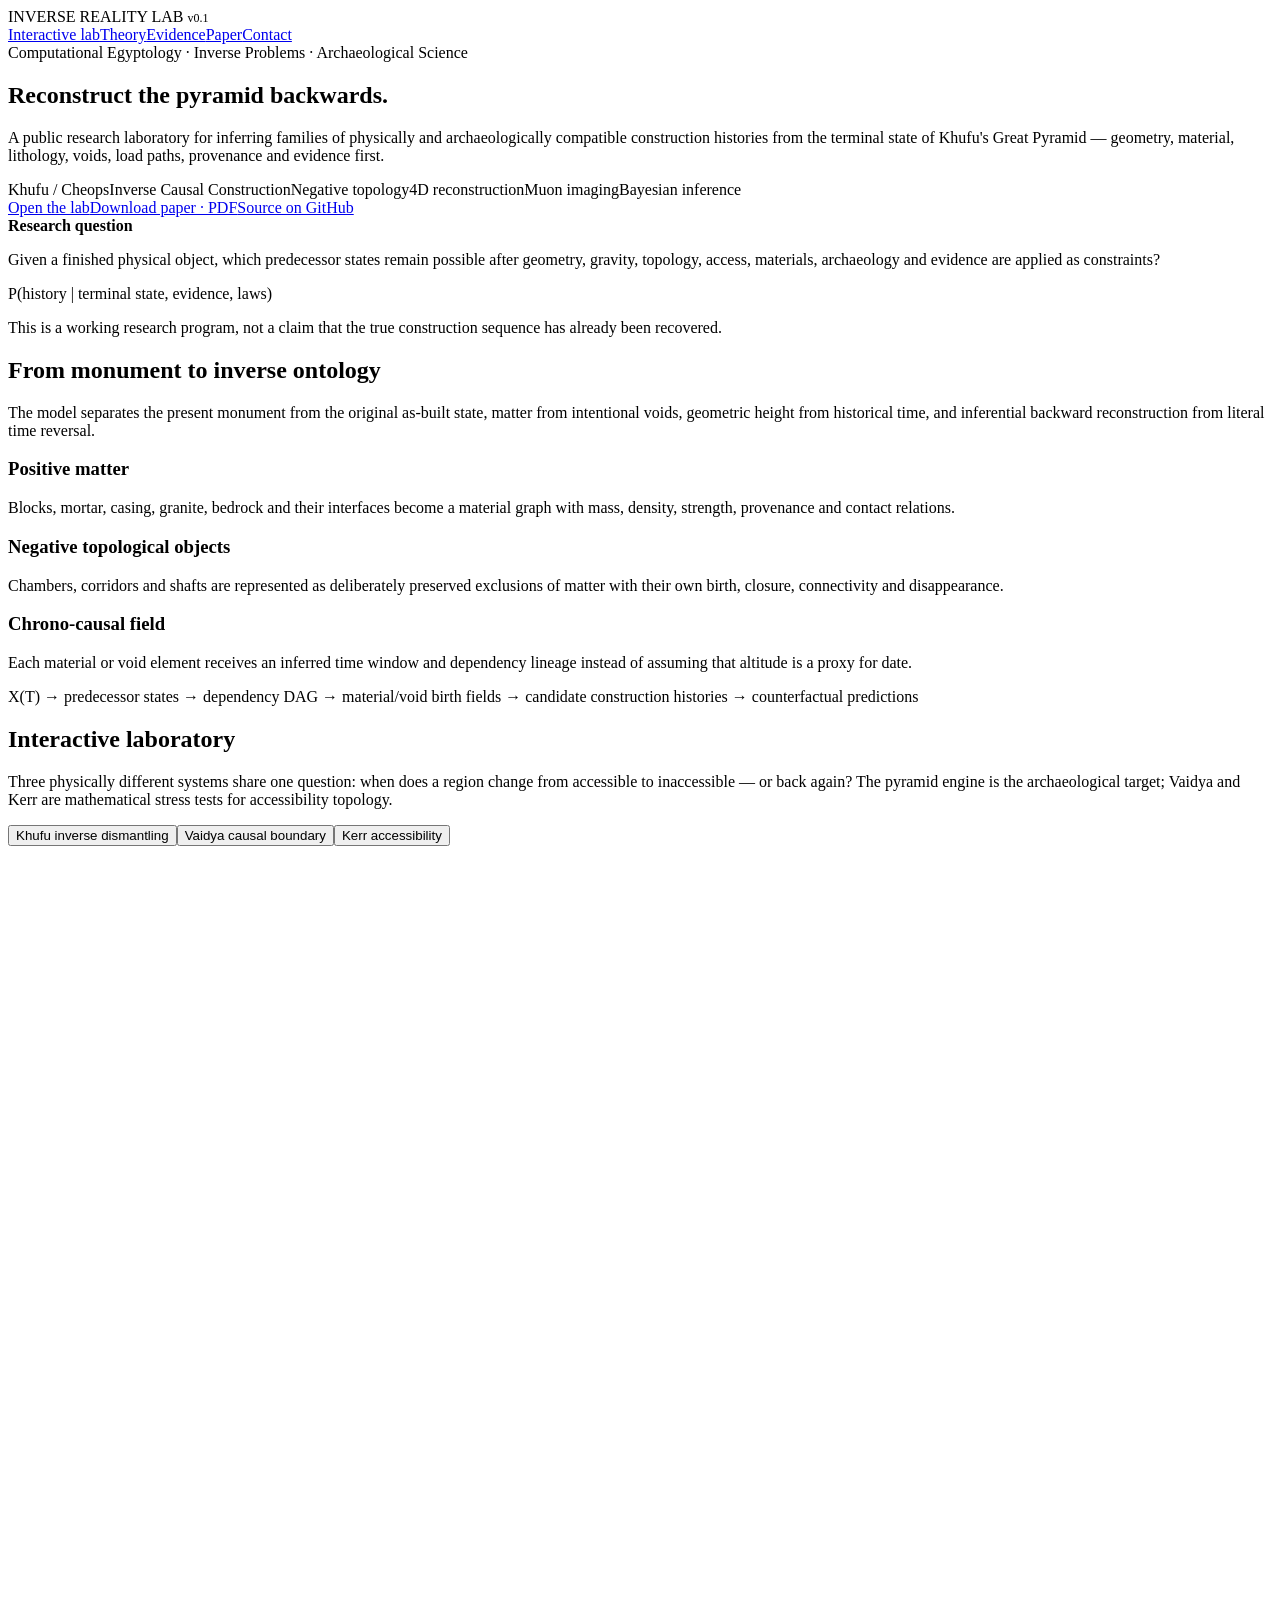
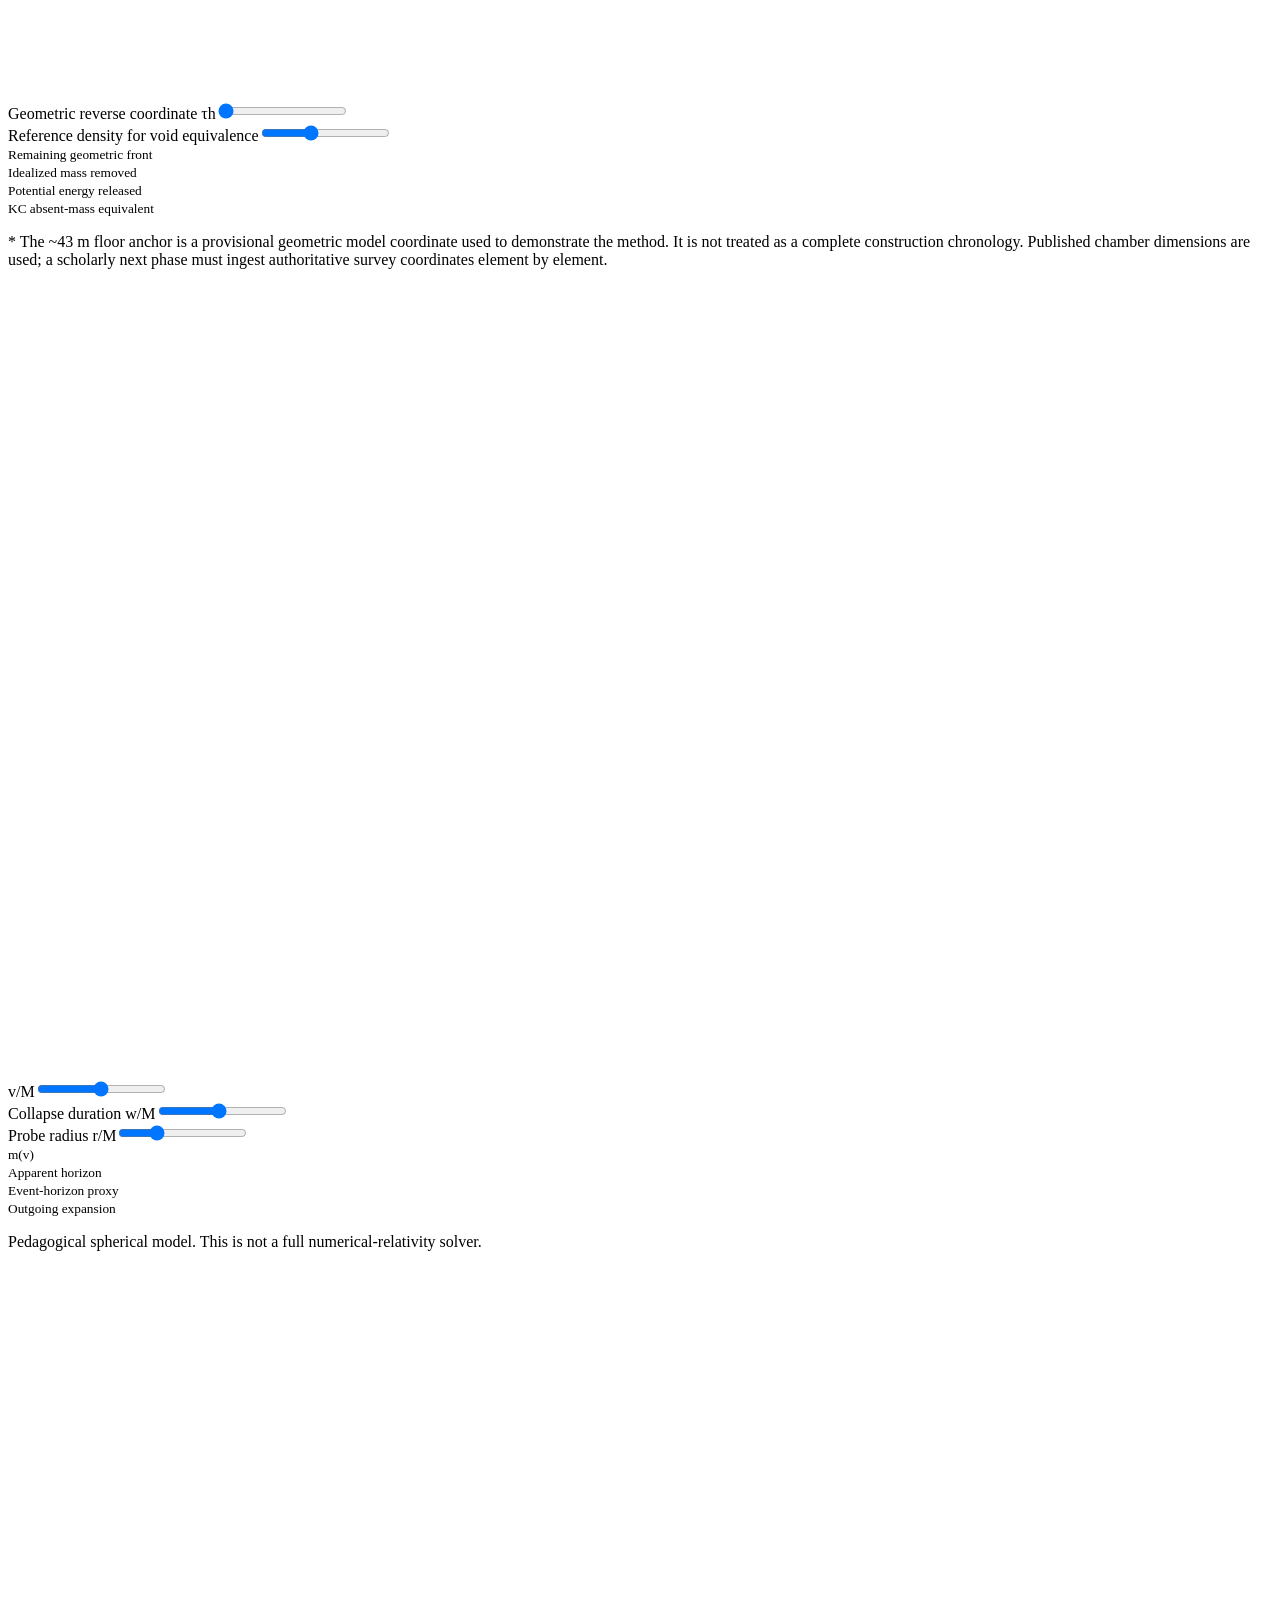
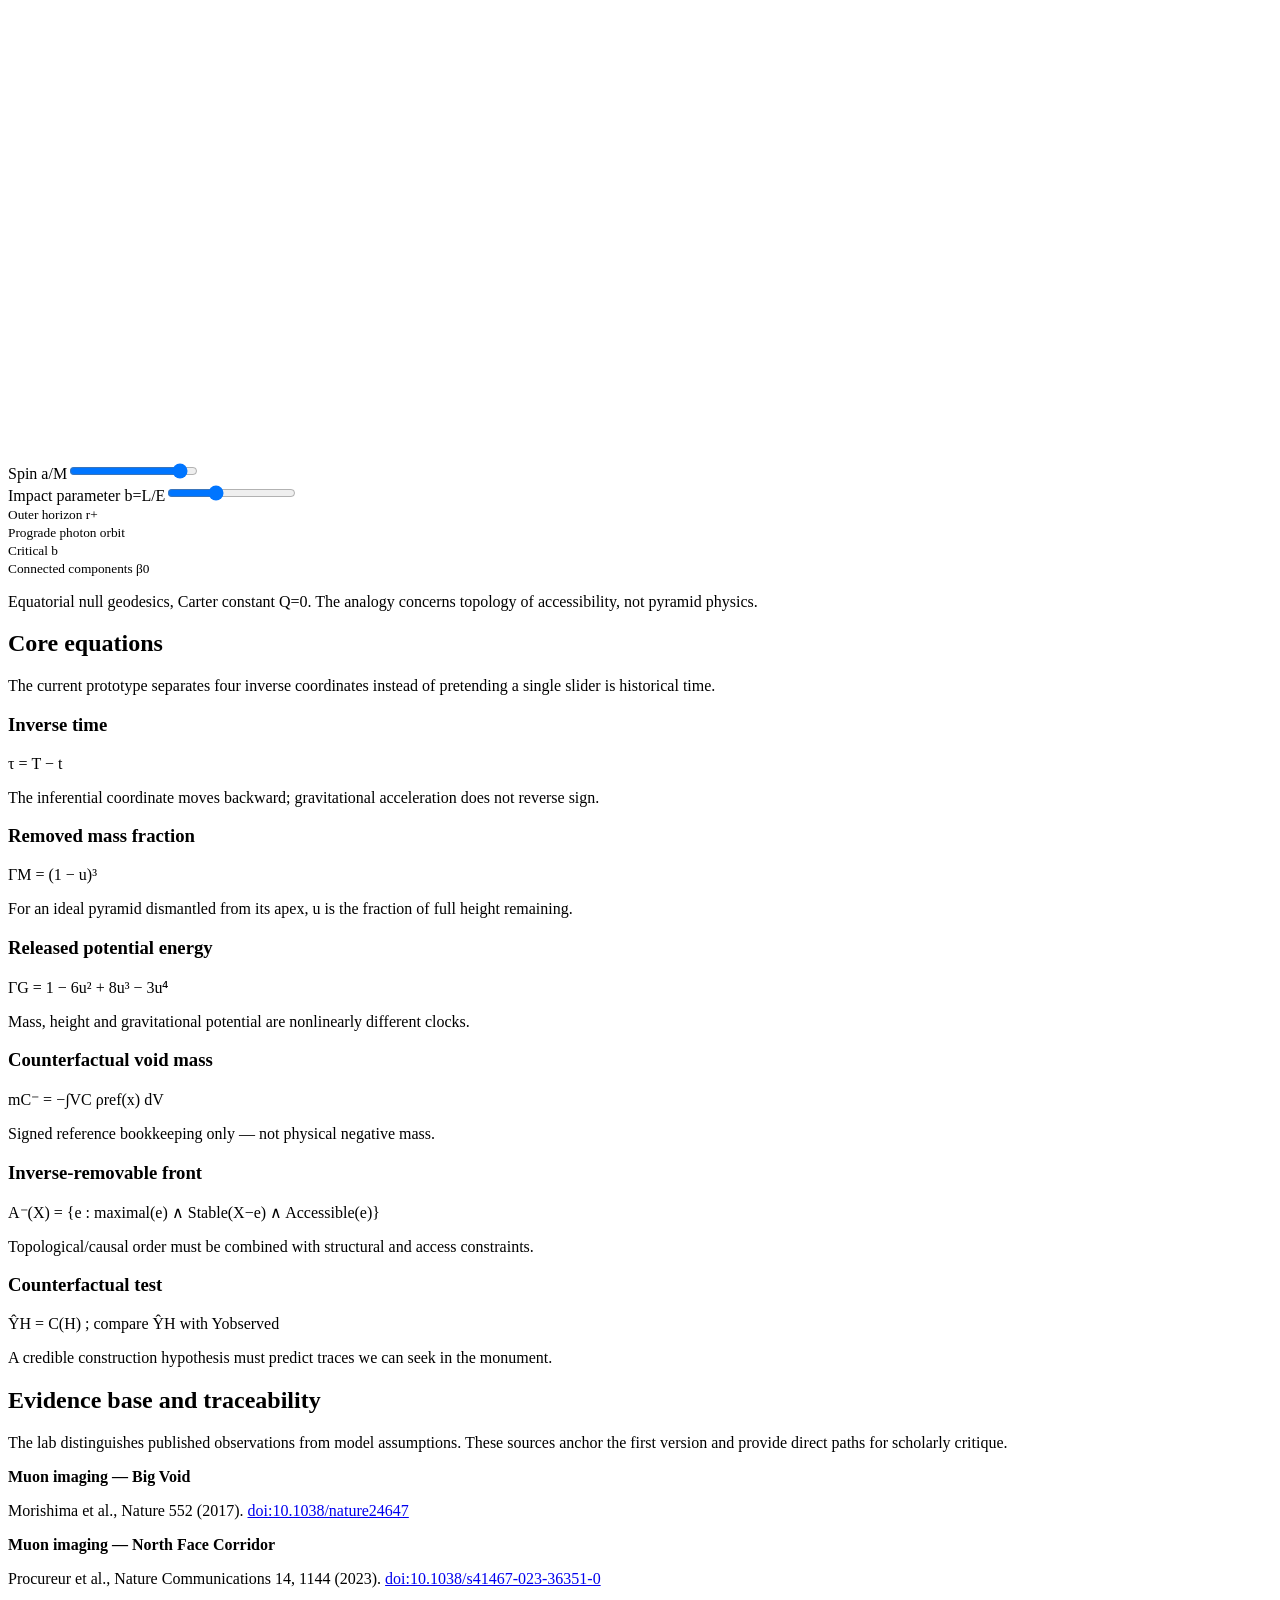
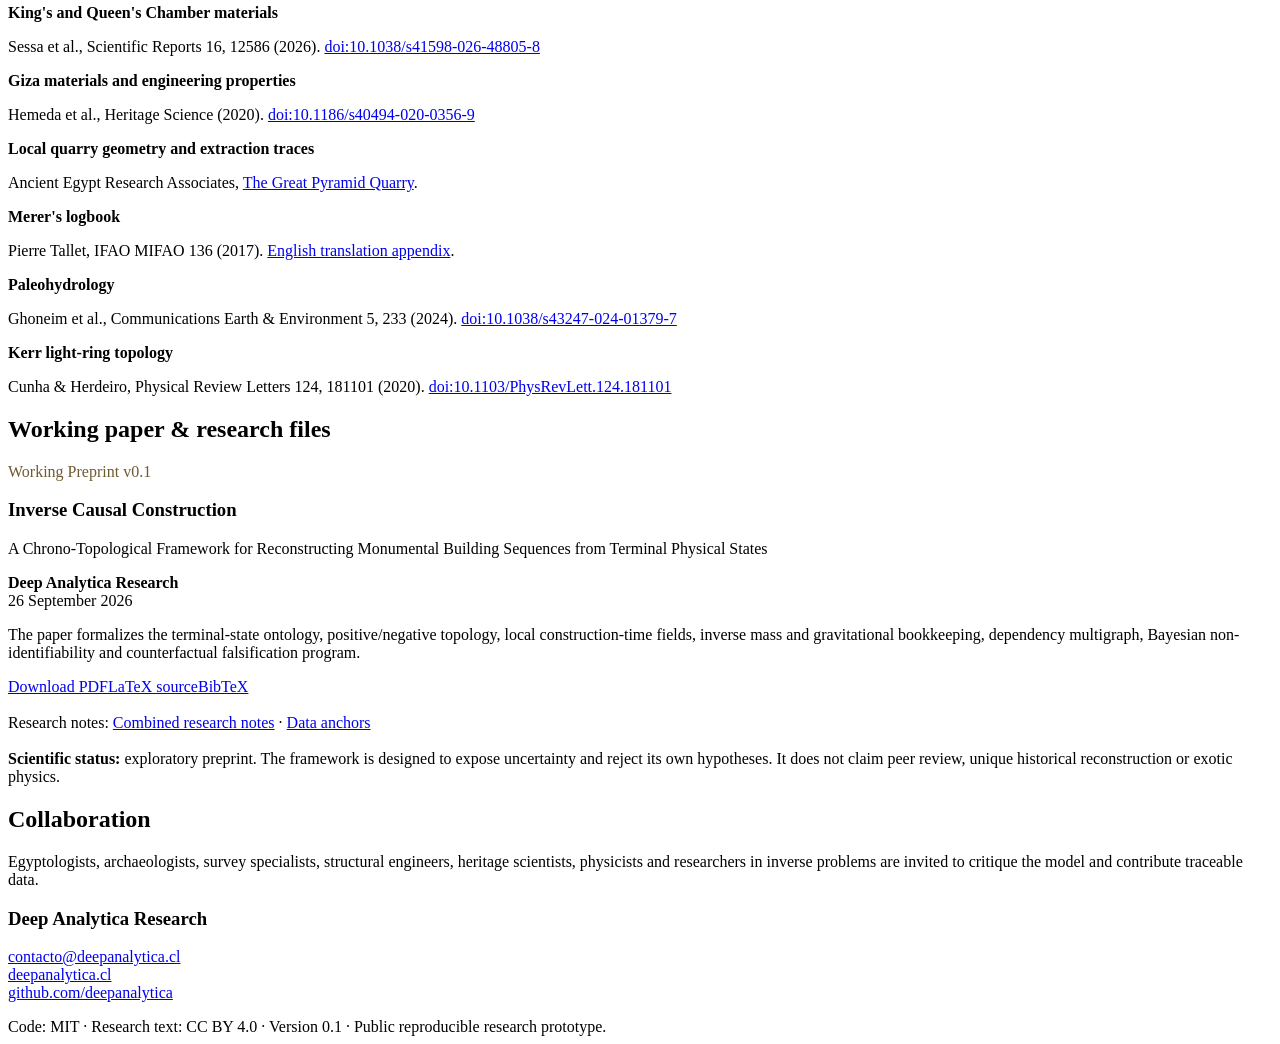
==== labs/inverse-reality-lab/index.html @ 6e71bf5f "Publish Inverse Reality Lab landing page" ====
<!doctype html>
<html lang="en">
<head>
<meta charset="utf-8">
<meta name="viewport" content="width=device-width,initial-scale=1">
<title>Inverse Reality Lab | Khufu Great Pyramid, Inverse Causal Construction & Computational Egyptology</title>
<meta name="description" content="Public interactive research lab for reconstructing possible construction histories of Khufu's Great Pyramid from terminal geometry, materials, lithology, internal voids, load paths, muography and archaeological evidence using inverse problems, causal graphs and topology.">
<meta name="keywords" content="Egyptology, computational Egyptology, archaeology, computational archaeology, archaeological science, Great Pyramid, Khufu, Cheops, pyramid construction, construction sequencing, inverse problems, inverse causal construction, 4D reconstruction, muography, ScanPyramids, persistent homology, topology, negative space, Bayesian archaeology, heritage science, Giza, King's Chamber, causal inference, structural mechanics">
<meta name="author" content="Deep Analytica Research">
<meta name="robots" content="index,follow,max-image-preview:large,max-snippet:-1,max-video-preview:-1">
<link rel="canonical" href="https://deepanalytica.cl/labs/inverse-reality-lab/">
<meta property="og:title" content="Inverse Reality Lab — Reconstructing Khufu's Great Pyramid Backwards">
<meta property="og:description" content="Interactive laboratory and working paper on Inverse Causal Construction, negative topological spaces and chrono-causal reconstruction.">
<meta property="og:type" content="website">
<meta property="og:url" content="https://deepanalytica.cl/labs/inverse-reality-lab/">
<link rel="stylesheet" href="style.css">
<script type="application/ld+json">{
 "@context":"https://schema.org","@type":"ScholarlyArticle",
 "name":"Inverse Causal Construction: A Chrono-Topological Framework for Reconstructing Monumental Building Sequences from Terminal Physical States",
 "headline":"Inverse Reality Lab",
 "datePublished":"2026-09-26","version":"0.1",
 "author":{"@type":"Organization","name":"Deep Analytica Research","url":"https://deepanalytica.cl"},
 "keywords":["Egyptology","computational archaeology","Khufu","Great Pyramid of Giza","inverse problems","construction sequencing","persistent homology","muography","heritage science"],
 "url":"https://deepanalytica.cl/labs/inverse-reality-lab/",
 "encoding":{"@type":"MediaObject","contentUrl":"https://deepanalytica.cl/labs/inverse-reality-lab/paper/inverse-causal-construction-v0.1.pdf","encodingFormat":"application/pdf"}
}</script>
</head>
<body>
<header class="top"><div class="wrap"><div class="brand">INVERSE REALITY LAB <span style="color:var(--accent);font-size:.75em">v0.1</span></div><nav class="nav" aria-label="Primary"><a href="#lab">Interactive lab</a><a href="#theory">Theory</a><a href="#evidence">Evidence</a><a href="#paper">Paper</a><a href="#contact">Contact</a></nav></div></header>
<main>
<section class="hero"><div class="wrap hero-grid"><div><div class="eyebrow">Computational Egyptology · Inverse Problems · Archaeological Science</div><h1>Reconstruct the pyramid backwards.</h1><p class="lead">A public research laboratory for inferring families of physically and archaeologically compatible construction histories from the terminal state of Khufu's Great Pyramid — geometry, material, lithology, voids, load paths, provenance and evidence first.</p><div class="chips"><span class="chip">Khufu / Cheops</span><span class="chip">Inverse Causal Construction</span><span class="chip">Negative topology</span><span class="chip">4D reconstruction</span><span class="chip">Muon imaging</span><span class="chip">Bayesian inference</span></div><div class="actions"><a class="btn primary" href="#lab">Open the lab</a><a class="btn" href="paper/inverse-causal-construction-v0.1.pdf" download>Download paper · PDF</a><a class="btn" href="https://github.com/deepanalytica/sitioweb/tree/main/labs/inverse-reality-lab">Source on GitHub</a></div></div><aside class="hero-card"><b>Research question</b><p>Given a finished physical object, which predecessor states remain possible after geometry, gravity, topology, access, materials, archaeology and evidence are applied as constraints?</p><div class="eq">P(history | terminal state, evidence, laws)</div><p class="note">This is a working research program, not a claim that the true construction sequence has already been recovered.</p></aside></div></section>

<section id="theory" class="section"><div class="wrap"><h2>From monument to inverse ontology</h2><p class="section-intro">The model separates the present monument from the original as-built state, matter from intentional voids, geometric height from historical time, and inferential backward reconstruction from literal time reversal.</p><div class="cards"><article class="card"><h3>Positive matter</h3><p>Blocks, mortar, casing, granite, bedrock and their interfaces become a material graph with mass, density, strength, provenance and contact relations.</p></article><article class="card"><h3>Negative topological objects</h3><p>Chambers, corridors and shafts are represented as deliberately preserved exclusions of matter with their own birth, closure, connectivity and disappearance.</p></article><article class="card"><h3>Chrono-causal field</h3><p>Each material or void element receives an inferred time window and dependency lineage instead of assuming that altitude is a proxy for date.</p></article></div><div style="margin-top:16px" class="eq">X(T) → predecessor states → dependency DAG → material/void birth fields → candidate construction histories → counterfactual predictions</div></div></section>

<section id="lab" class="section"><div class="wrap"><h2>Interactive laboratory</h2><p class="section-intro">Three physically different systems share one question: when does a region change from accessible to inaccessible — or back again? The pyramid engine is the archaeological target; Vaidya and Kerr are mathematical stress tests for accessibility topology.</p><div class="lab"><div class="tabs" role="tablist"><button class="tab active" data-tab="pyramid" type="button">Khufu inverse dismantling</button><button class="tab" data-tab="vaidya" type="button">Vaidya causal boundary</button><button class="tab" data-tab="kerr" type="button">Kerr accessibility</button></div>
<div id="pane-pyramid" class="pane active"><div class="lab-grid"><svg id="pyrSvg" class="viz" viewBox="0 0 520 350" aria-label="Idealized inverse dismantling of Khufu's pyramid"></svg><div class="controls"><div class="control"><label><span>Geometric reverse coordinate τh</span><b id="pTauV"></b></label><input id="pTau" type="range" min="0" max="100" step="0.5" value="0"></div><div class="control"><label><span>Reference density for void equivalence</span><b id="pRhoV"></b></label><input id="pRho" type="range" min="1.9" max="2.7" step="0.01" value="2.2"></div><div class="metrics"><div class="metric"><small>Remaining geometric front</small><strong id="pZ"></strong></div><div class="metric"><small>Idealized mass removed</small><strong id="pM"></strong></div><div class="metric"><small>Potential energy released</small><strong id="pU"></strong></div><div class="metric"><small>KC absent-mass equivalent</small><strong id="pN"></strong></div></div><div class="status"><strong id="pState"></strong><div class="note" id="pDetail"></div></div><p class="note">* The ~43 m floor anchor is a provisional geometric model coordinate used to demonstrate the method. It is not treated as a complete construction chronology. Published chamber dimensions are used; a scholarly next phase must ingest authoritative survey coordinates element by element.</p></div></div></div>
<div id="pane-vaidya" class="pane"><div class="lab-grid"><svg id="vSvg" class="viz" viewBox="0 0 560 350" aria-label="Vaidya trapped-region model"></svg><div class="controls"><div class="control"><label><span>v/M</span><b id="vTV"></b></label><input id="vT" type="range" min="-5" max="5" step="0.02" value="0"></div><div class="control"><label><span>Collapse duration w/M</span><b id="vWV"></b></label><input id="vW" type="range" min="0.6" max="2.5" step="0.05" value="1.5"></div><div class="control"><label><span>Probe radius r/M</span><b id="vRV"></b></label><input id="vR" type="range" min="0.15" max="4" step="0.01" value="1.2"></div><div class="metrics"><div class="metric"><small>m(v)</small><strong id="vM"></strong></div><div class="metric"><small>Apparent horizon</small><strong id="vAH"></strong></div><div class="metric"><small>Event-horizon proxy</small><strong id="vEH"></strong></div><div class="metric"><small>Outgoing expansion</small><strong id="vTh"></strong></div></div><div id="vState" class="status"></div><p class="note">Pedagogical spherical model. This is not a full numerical-relativity solver.</p></div></div></div>
<div id="pane-kerr" class="pane"><div class="lab-grid"><svg id="kSvg" class="viz" viewBox="0 0 560 350" aria-label="Kerr equatorial null-geodesic radial potential"></svg><div class="controls"><div class="control"><label><span>Spin a/M</span><b id="kAV"></b></label><input id="kA" type="range" min="0" max="0.99" step="0.005" value="0.90"></div><div class="control"><label><span>Impact parameter b=L/E</span><b id="kBV"></b></label><input id="kB" type="range" min="0.5" max="7" step="0.005" value="2.84"></div><div class="metrics"><div class="metric"><small>Outer horizon r+</small><strong id="kHp"></strong></div><div class="metric"><small>Prograde photon orbit</small><strong id="kPh"></strong></div><div class="metric"><small>Critical b</small><strong id="kBc"></strong></div><div class="metric"><small>Connected components β0</small><strong id="kBeta"></strong></div></div><div class="status"><strong id="kRoots"></strong><div id="kState" class="note"></div></div><p class="note">Equatorial null geodesics, Carter constant Q=0. The analogy concerns topology of accessibility, not pyramid physics.</p></div></div></div>
</div></div></section>

<section class="section"><div class="wrap"><h2>Core equations</h2><p class="section-intro">The current prototype separates four inverse coordinates instead of pretending a single slider is historical time.</p><div class="cards"><article class="card"><h3>Inverse time</h3><div class="eq">τ = T − t</div><p>The inferential coordinate moves backward; gravitational acceleration does not reverse sign.</p></article><article class="card"><h3>Removed mass fraction</h3><div class="eq">ΓM = (1 − u)³</div><p>For an ideal pyramid dismantled from its apex, u is the fraction of full height remaining.</p></article><article class="card"><h3>Released potential energy</h3><div class="eq">ΓG = 1 − 6u² + 8u³ − 3u⁴</div><p>Mass, height and gravitational potential are nonlinearly different clocks.</p></article><article class="card"><h3>Counterfactual void mass</h3><div class="eq">mC⁻ = −∫VC ρref(x) dV</div><p>Signed reference bookkeeping only — not physical negative mass.</p></article><article class="card"><h3>Inverse-removable front</h3><div class="eq">A⁻(X) = {e : maximal(e) ∧ Stable(X−e) ∧ Accessible(e)}</div><p>Topological/causal order must be combined with structural and access constraints.</p></article><article class="card"><h3>Counterfactual test</h3><div class="eq">ŶH = C(H) ; compare ŶH with Yobserved</div><p>A credible construction hypothesis must predict traces we can seek in the monument.</p></article></div></div></section>

<section id="evidence" class="section"><div class="wrap"><h2>Evidence base and traceability</h2><p class="section-intro">The lab distinguishes published observations from model assumptions. These sources anchor the first version and provide direct paths for scholarly critique.</p><div class="refs"><div class="ref"><b>Muon imaging — Big Void</b><p>Morishima et al., Nature 552 (2017). <a href="https://doi.org/10.1038/nature24647">doi:10.1038/nature24647</a></p></div><div class="ref"><b>Muon imaging — North Face Corridor</b><p>Procureur et al., Nature Communications 14, 1144 (2023). <a href="https://doi.org/10.1038/s41467-023-36351-0">doi:10.1038/s41467-023-36351-0</a></p></div><div class="ref"><b>King's and Queen's Chamber materials</b><p>Sessa et al., Scientific Reports 16, 12586 (2026). <a href="https://doi.org/10.1038/s41598-026-48805-8">doi:10.1038/s41598-026-48805-8</a></p></div><div class="ref"><b>Giza materials and engineering properties</b><p>Hemeda et al., Heritage Science (2020). <a href="https://doi.org/10.1186/s40494-020-0356-9">doi:10.1186/s40494-020-0356-9</a></p></div><div class="ref"><b>Local quarry geometry and extraction traces</b><p>Ancient Egypt Research Associates, <a href="https://aeraweb.org/great-pyramid-quarry/">The Great Pyramid Quarry</a>.</p></div><div class="ref"><b>Merer's logbook</b><p>Pierre Tallet, IFAO MIFAO 136 (2017). <a href="https://www.ifao.egnet.net/uploads/publications/divers/MIFAO136_ann_01.pdf">English translation appendix</a>.</p></div><div class="ref"><b>Paleohydrology</b><p>Ghoneim et al., Communications Earth & Environment 5, 233 (2024). <a href="https://doi.org/10.1038/s43247-024-01379-7">doi:10.1038/s43247-024-01379-7</a></p></div><div class="ref"><b>Kerr light-ring topology</b><p>Cunha & Herdeiro, Physical Review Letters 124, 181101 (2020). <a href="https://doi.org/10.1103/PhysRevLett.124.181101">doi:10.1103/PhysRevLett.124.181101</a></p></div></div></div></section>

<section id="paper" class="section"><div class="wrap"><h2>Working paper & research files</h2><div class="paper-grid"><div class="paper-cover"><div><div class="eyebrow" style="color:#6f5a31">Working Preprint v0.1</div><h3>Inverse Causal Construction</h3><p>A Chrono-Topological Framework for Reconstructing Monumental Building Sequences from Terminal Physical States</p></div><div><strong>Deep Analytica Research</strong><br><span>26 September 2026</span></div></div><div><p class="section-intro">The paper formalizes the terminal-state ontology, positive/negative topology, local construction-time fields, inverse mass and gravitational bookkeeping, dependency multigraph, Bayesian non-identifiability and counterfactual falsification program.</p><div class="actions"><a class="btn primary" href="paper/inverse-causal-construction-v0.1.pdf" download>Download PDF</a><a class="btn" href="paper/inverse-causal-construction-v0.1.tex">LaTeX source</a><a class="btn" href="paper/references.bib">BibTeX</a></div><p class="note" style="margin-top:18px">Research notes: <a href="RESEARCH_NOTES.md">Combined research notes</a> · <a href="data/khufu-anchors.json">Data anchors</a></p><div class="warning" style="margin-top:18px"><b>Scientific status:</b> exploratory preprint. The framework is designed to expose uncertainty and reject its own hypotheses. It does not claim peer review, unique historical reconstruction or exotic physics.</div></div></div></div></section>

<section id="contact" class="section"><div class="wrap contact"><div><h2>Collaboration</h2><p class="section-intro">Egyptologists, archaeologists, survey specialists, structural engineers, heritage scientists, physicists and researchers in inverse problems are invited to critique the model and contribute traceable data.</p></div><div class="card"><h3>Deep Analytica Research</h3><p><a href="mailto:contacto@deepanalytica.cl">contacto@deepanalytica.cl</a><br><a href="https://deepanalytica.cl">deepanalytica.cl</a><br><a href="https://github.com/deepanalytica">github.com/deepanalytica</a></p></div></div></section>
</main>
<footer class="footer"><div class="wrap">Code: MIT · Research text: CC BY 4.0 · Version 0.1 · Public reproducible research prototype.</div></footer>
<script src="app.js"></script>
</body></html>
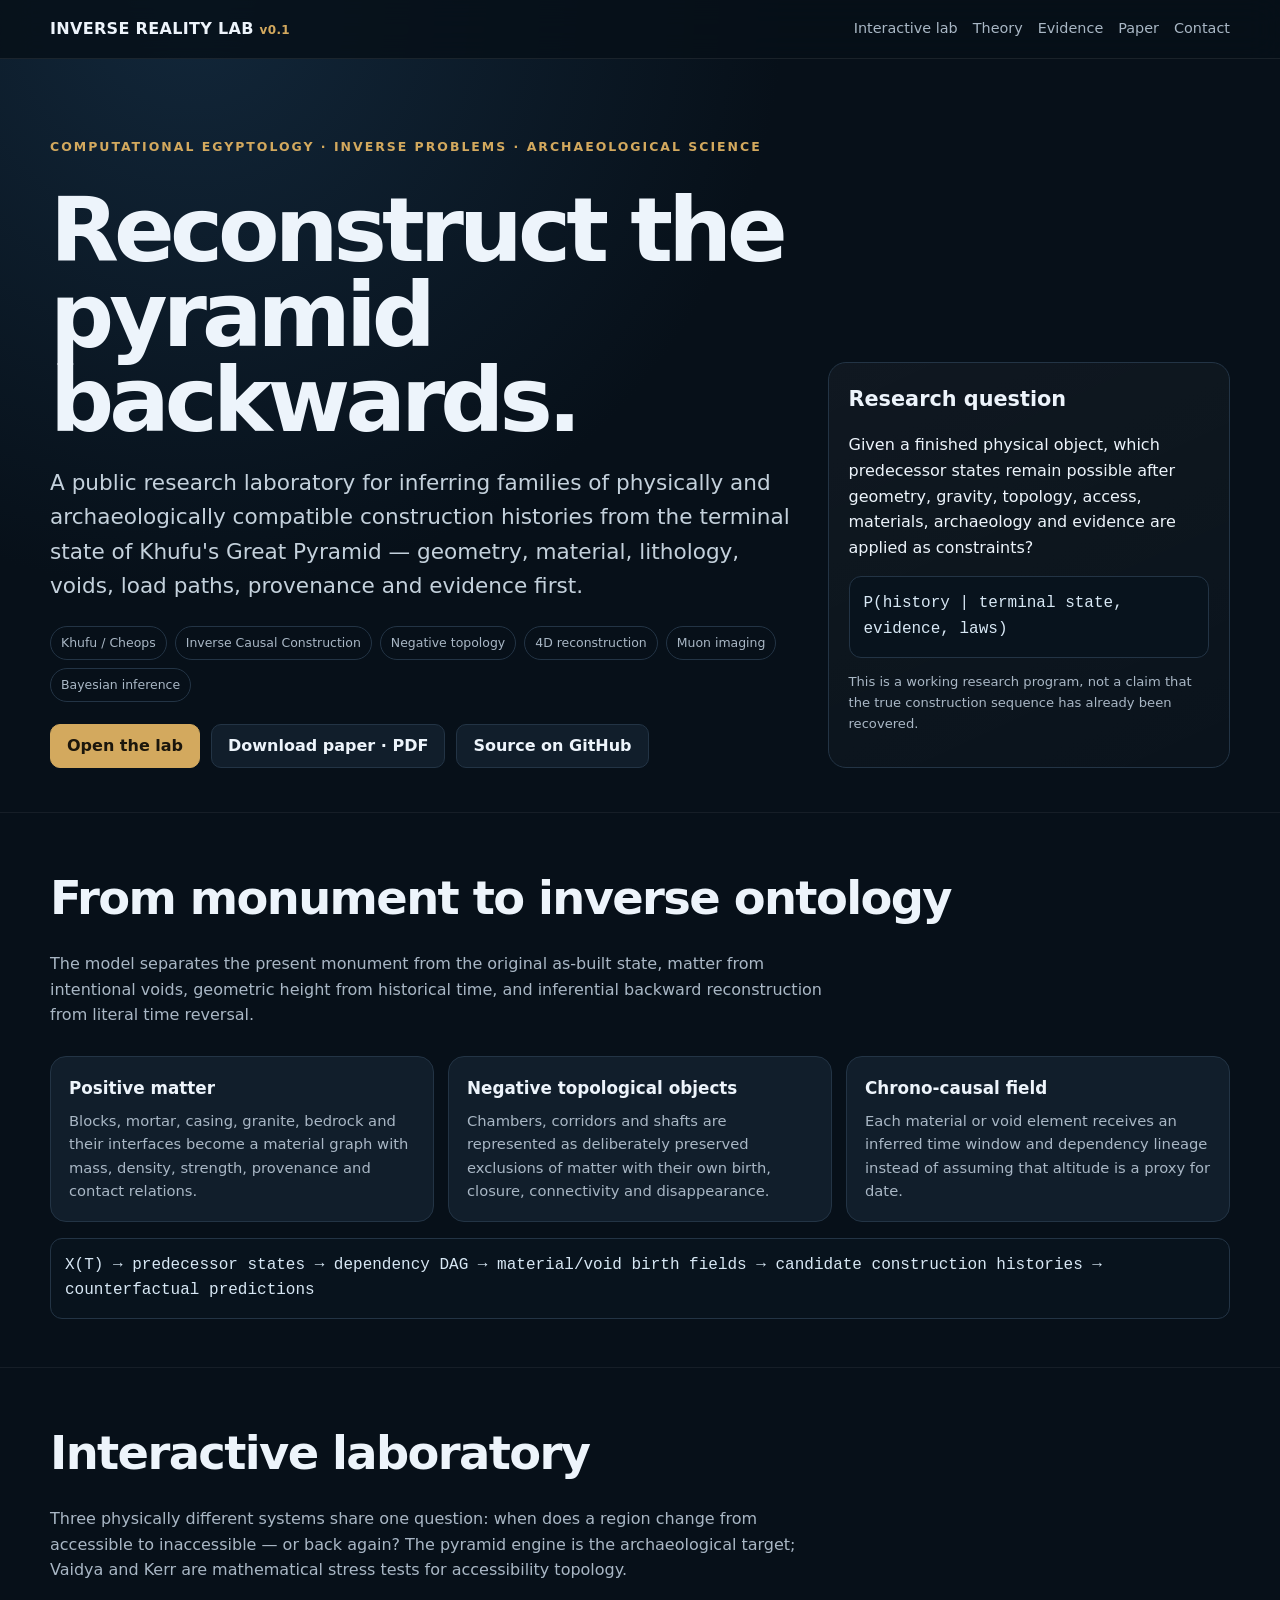
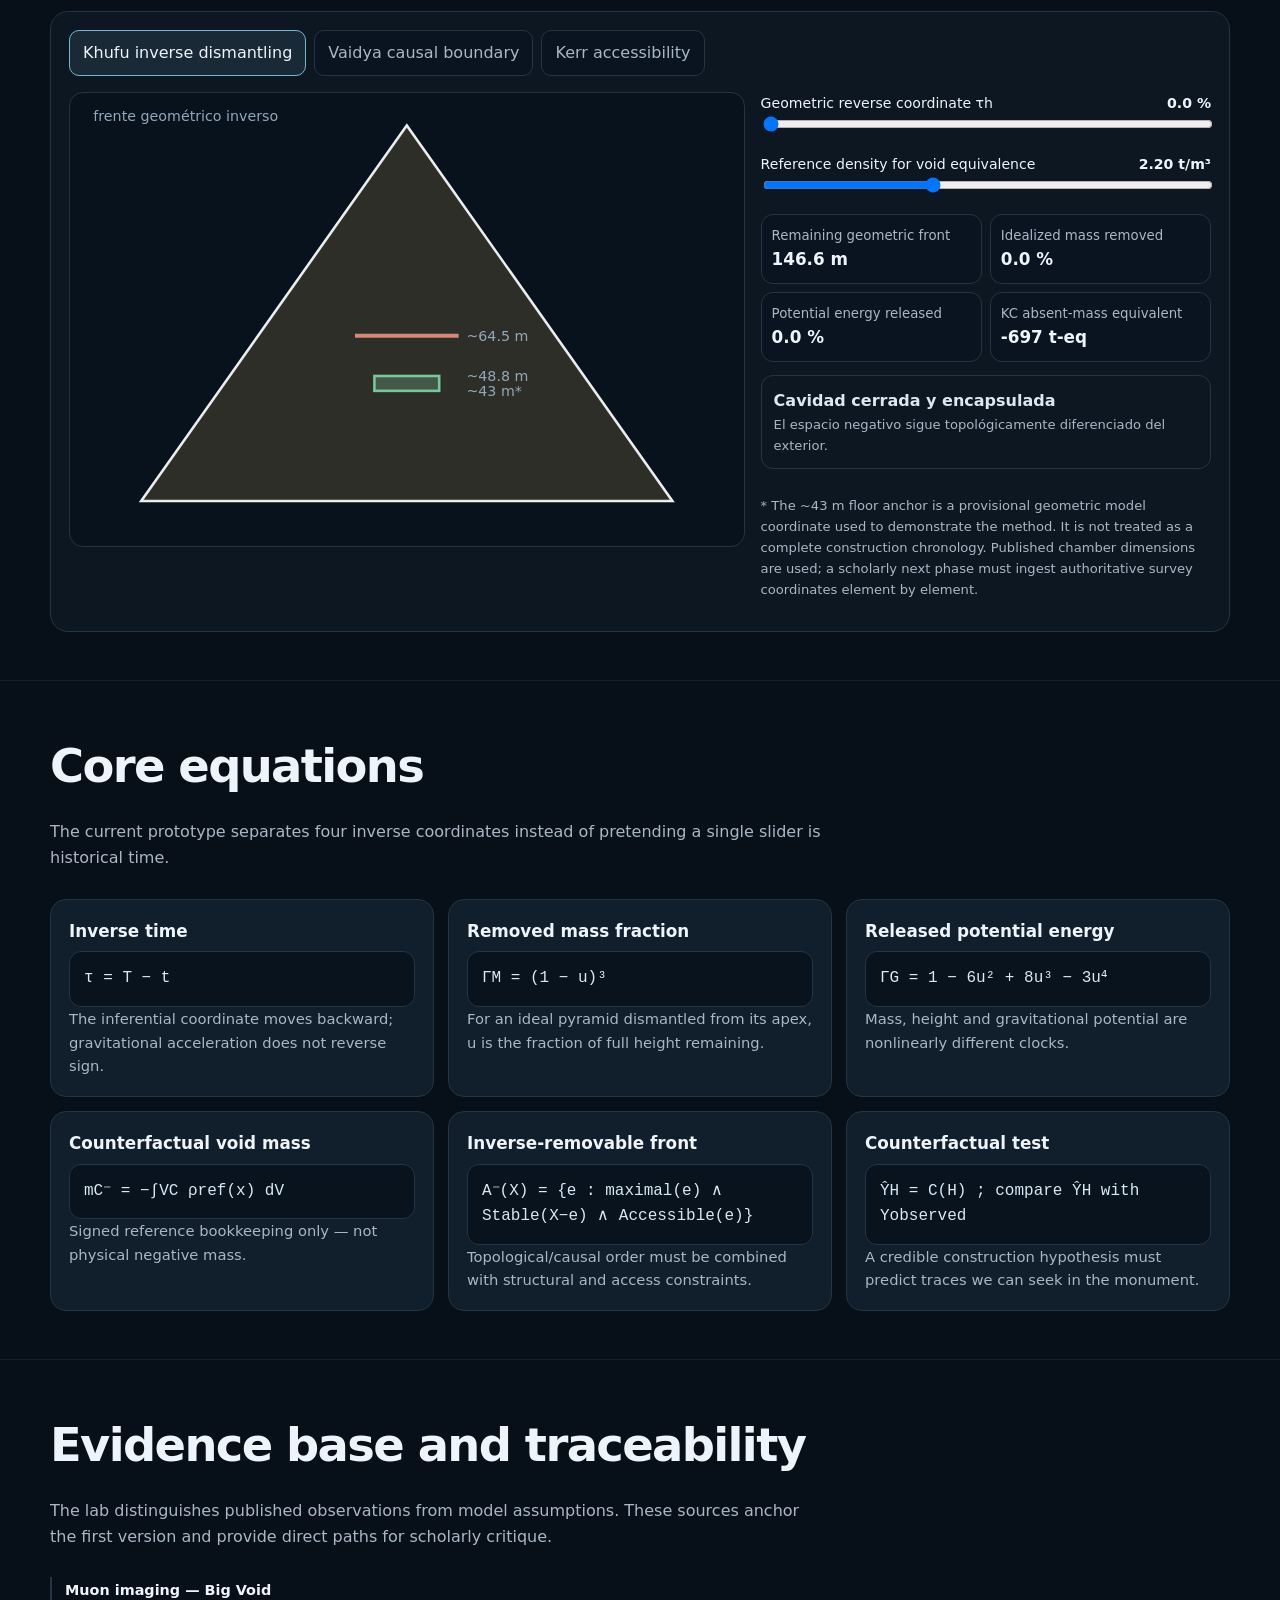
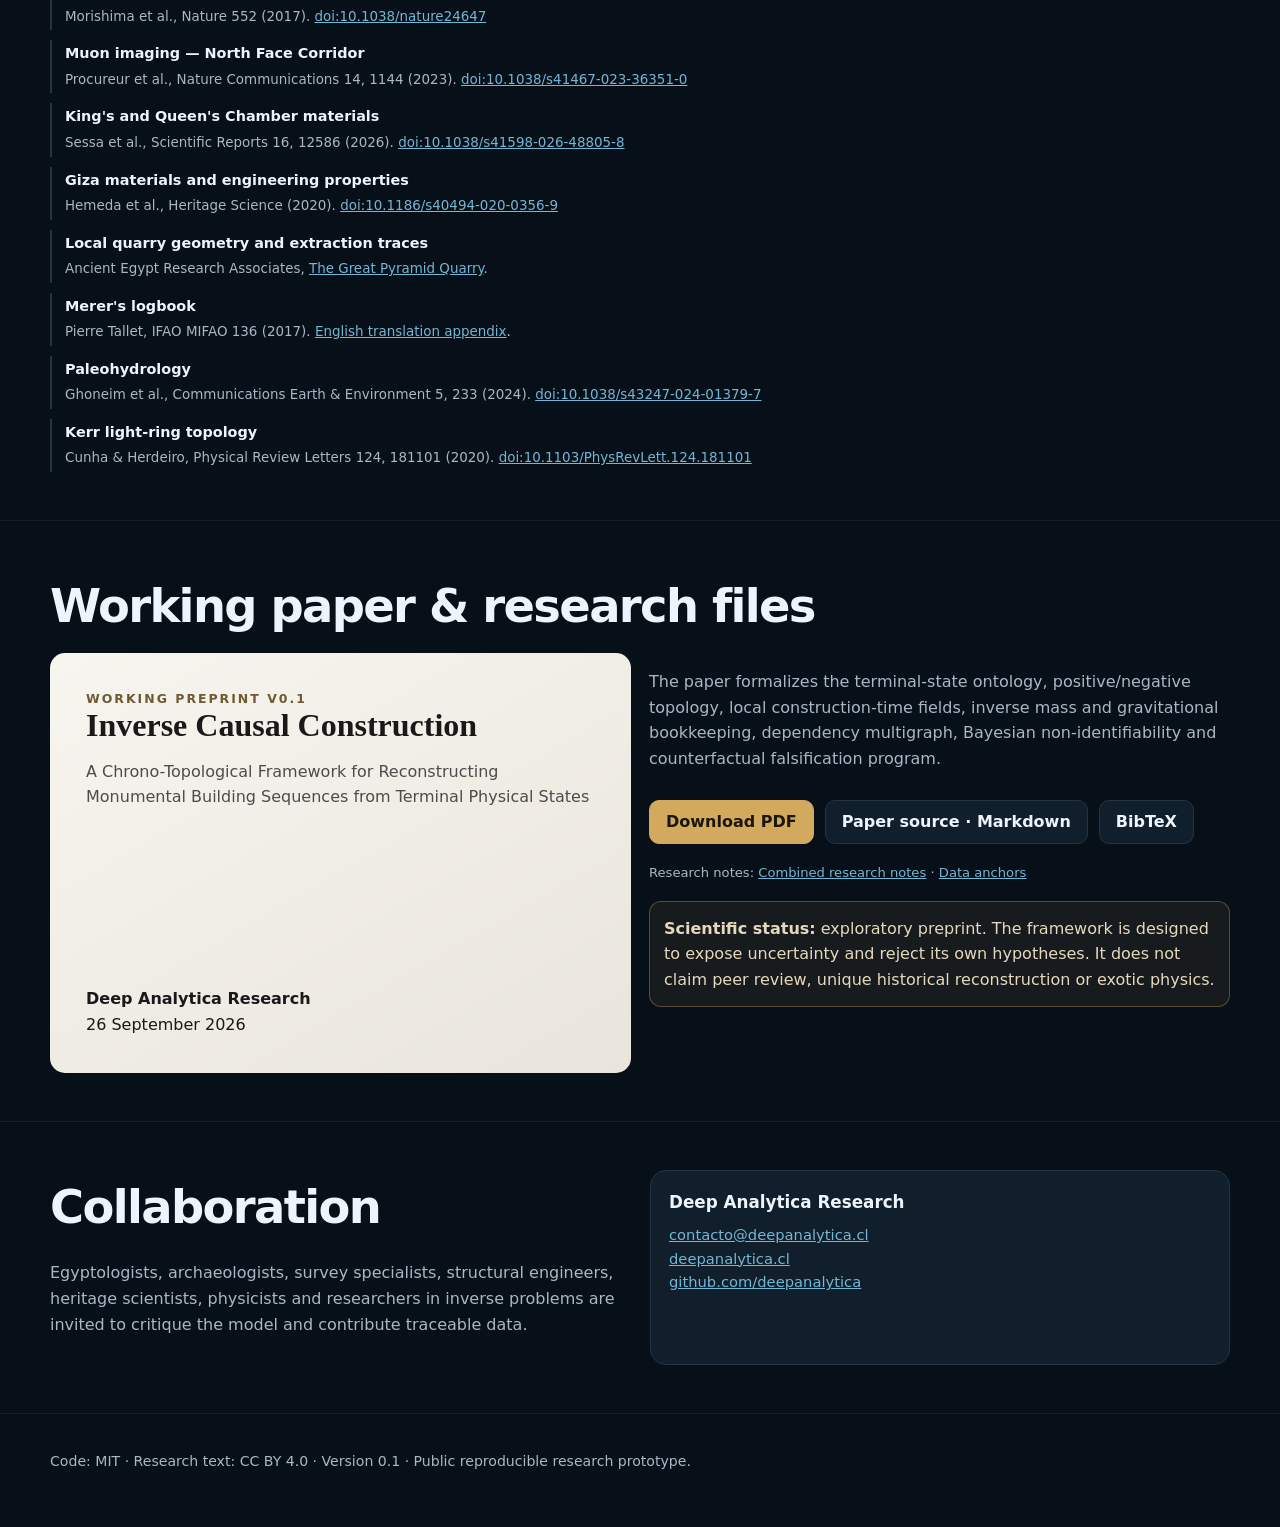
==== commit 53cf6740: "Link reproducible Markdown paper source" ====
--- a/labs/inverse-reality-lab/index.html
+++ b/labs/inverse-reality-lab/index.html
@@ -42,7 +42,7 @@
 
 <section id="evidence" class="section"><div class="wrap"><h2>Evidence base and traceability</h2><p class="section-intro">The lab distinguishes published observations from model assumptions. These sources anchor the first version and provide direct paths for scholarly critique.</p><div class="refs"><div class="ref"><b>Muon imaging — Big Void</b><p>Morishima et al., Nature 552 (2017). <a href="https://doi.org/10.1038/nature24647">doi:10.1038/nature24647</a></p></div><div class="ref"><b>Muon imaging — North Face Corridor</b><p>Procureur et al., Nature Communications 14, 1144 (2023). <a href="https://doi.org/10.1038/s41467-023-36351-0">doi:10.1038/s41467-023-36351-0</a></p></div><div class="ref"><b>King's and Queen's Chamber materials</b><p>Sessa et al., Scientific Reports 16, 12586 (2026). <a href="https://doi.org/10.1038/s41598-026-48805-8">doi:10.1038/s41598-026-48805-8</a></p></div><div class="ref"><b>Giza materials and engineering properties</b><p>Hemeda et al., Heritage Science (2020). <a href="https://doi.org/10.1186/s40494-020-0356-9">doi:10.1186/s40494-020-0356-9</a></p></div><div class="ref"><b>Local quarry geometry and extraction traces</b><p>Ancient Egypt Research Associates, <a href="https://aeraweb.org/great-pyramid-quarry/">The Great Pyramid Quarry</a>.</p></div><div class="ref"><b>Merer's logbook</b><p>Pierre Tallet, IFAO MIFAO 136 (2017). <a href="https://www.ifao.egnet.net/uploads/publications/divers/MIFAO136_ann_01.pdf">English translation appendix</a>.</p></div><div class="ref"><b>Paleohydrology</b><p>Ghoneim et al., Communications Earth & Environment 5, 233 (2024). <a href="https://doi.org/10.1038/s43247-024-01379-7">doi:10.1038/s43247-024-01379-7</a></p></div><div class="ref"><b>Kerr light-ring topology</b><p>Cunha & Herdeiro, Physical Review Letters 124, 181101 (2020). <a href="https://doi.org/10.1103/PhysRevLett.124.181101">doi:10.1103/PhysRevLett.124.181101</a></p></div></div></div></section>
 
-<section id="paper" class="section"><div class="wrap"><h2>Working paper & research files</h2><div class="paper-grid"><div class="paper-cover"><div><div class="eyebrow" style="color:#6f5a31">Working Preprint v0.1</div><h3>Inverse Causal Construction</h3><p>A Chrono-Topological Framework for Reconstructing Monumental Building Sequences from Terminal Physical States</p></div><div><strong>Deep Analytica Research</strong><br><span>26 September 2026</span></div></div><div><p class="section-intro">The paper formalizes the terminal-state ontology, positive/negative topology, local construction-time fields, inverse mass and gravitational bookkeeping, dependency multigraph, Bayesian non-identifiability and counterfactual falsification program.</p><div class="actions"><a class="btn primary" href="paper/inverse-causal-construction-v0.1.pdf" download>Download PDF</a><a class="btn" href="paper/inverse-causal-construction-v0.1.tex">LaTeX source</a><a class="btn" href="paper/references.bib">BibTeX</a></div><p class="note" style="margin-top:18px">Research notes: <a href="RESEARCH_NOTES.md">Combined research notes</a> · <a href="data/khufu-anchors.json">Data anchors</a></p><div class="warning" style="margin-top:18px"><b>Scientific status:</b> exploratory preprint. The framework is designed to expose uncertainty and reject its own hypotheses. It does not claim peer review, unique historical reconstruction or exotic physics.</div></div></div></div></section>
+<section id="paper" class="section"><div class="wrap"><h2>Working paper & research files</h2><div class="paper-grid"><div class="paper-cover"><div><div class="eyebrow" style="color:#6f5a31">Working Preprint v0.1</div><h3>Inverse Causal Construction</h3><p>A Chrono-Topological Framework for Reconstructing Monumental Building Sequences from Terminal Physical States</p></div><div><strong>Deep Analytica Research</strong><br><span>26 September 2026</span></div></div><div><p class="section-intro">The paper formalizes the terminal-state ontology, positive/negative topology, local construction-time fields, inverse mass and gravitational bookkeeping, dependency multigraph, Bayesian non-identifiability and counterfactual falsification program.</p><div class="actions"><a class="btn primary" href="paper/inverse-causal-construction-v0.1.pdf" download>Download PDF</a><a class="btn" href="paper/inverse-causal-construction-v0.1.md">Paper source · Markdown</a><a class="btn" href="paper/references.bib">BibTeX</a></div><p class="note" style="margin-top:18px">Research notes: <a href="RESEARCH_NOTES.md">Combined research notes</a> · <a href="data/khufu-anchors.json">Data anchors</a></p><div class="warning" style="margin-top:18px"><b>Scientific status:</b> exploratory preprint. The framework is designed to expose uncertainty and reject its own hypotheses. It does not claim peer review, unique historical reconstruction or exotic physics.</div></div></div></div></section>
 
 <section id="contact" class="section"><div class="wrap contact"><div><h2>Collaboration</h2><p class="section-intro">Egyptologists, archaeologists, survey specialists, structural engineers, heritage scientists, physicists and researchers in inverse problems are invited to critique the model and contribute traceable data.</p></div><div class="card"><h3>Deep Analytica Research</h3><p><a href="mailto:contacto@deepanalytica.cl">contacto@deepanalytica.cl</a><br><a href="https://deepanalytica.cl">deepanalytica.cl</a><br><a href="https://github.com/deepanalytica">github.com/deepanalytica</a></p></div></div></section>
 </main>
--- a/labs/inverse-reality-lab/style.css
+++ b/labs/inverse-reality-lab/style.css
@@ -0,0 +1,6 @@
+:root{
+  --bg:#071019;--panel:#0d1722;--card:#111e2b;--line:#233445;--text:#edf4fb;--muted:#a9b7c5;
+  --accent:#d3a95e;--accent2:#72b7d3;--accent3:#79c69c;--danger:#d88778;--max:1180px;
+}
+*{box-sizing:border-box}html{scroll-behavior:smooth}body{margin:0;background:radial-gradient(circle at 15% 0,#12273a 0,#071019 37rem),var(--bg);color:var(--text);font-family:Inter,ui-sans-serif,system-ui,-apple-system,BlinkMacSystemFont,"Segoe UI",sans-serif;line-height:1.6}a{color:var(--accent2)}a:hover{color:#a8daee}.wrap{width:min(var(--max),calc(100% - 32px));margin:auto}.top{padding:16px 0;border-bottom:1px solid rgba(255,255,255,.08);background:rgba(7,16,25,.84);position:sticky;top:0;z-index:10;backdrop-filter:blur(15px)}.top .wrap{display:flex;gap:18px;align-items:center;justify-content:space-between}.brand{font-weight:720;letter-spacing:.02em}.nav{display:flex;gap:15px;flex-wrap:wrap;font-size:.9rem}.nav a{text-decoration:none;color:var(--muted)}.hero{padding:78px 0 44px}.eyebrow{color:var(--accent);font-size:.78rem;letter-spacing:.16em;text-transform:uppercase;font-weight:800}.hero h1{font-size:clamp(2.5rem,7vw,5.6rem);line-height:.95;margin:.35em 0 .25em;letter-spacing:-.055em;max-width:13ch}.hero .lead{font-size:clamp(1.08rem,2vw,1.35rem);max-width:780px;color:#c4d1dc}.hero-grid{display:grid;grid-template-columns:1.3fr .7fr;gap:30px;align-items:end}.hero-card{border:1px solid var(--line);background:linear-gradient(155deg,rgba(255,255,255,.035),rgba(255,255,255,.01));padding:20px;border-radius:18px}.hero-card b{display:block;font-size:1.3rem;margin-bottom:5px}.chips{display:flex;flex-wrap:wrap;gap:8px;margin:22px 0}.chip{padding:6px 10px;border:1px solid var(--line);border-radius:999px;color:var(--muted);font-size:.78rem}.actions{display:flex;gap:11px;flex-wrap:wrap}.btn{display:inline-flex;align-items:center;justify-content:center;min-height:44px;padding:0 16px;border-radius:10px;border:1px solid var(--line);text-decoration:none;font-weight:700;color:var(--text);background:var(--card)}.btn.primary{background:var(--accent);color:#1b160c;border-color:var(--accent)}.section{padding:48px 0;border-top:1px solid rgba(255,255,255,.06)}.section h2{font-size:clamp(1.8rem,4vw,2.9rem);letter-spacing:-.035em;margin:0 0 10px}.section-intro{color:var(--muted);max-width:780px;margin-bottom:28px}.cards{display:grid;grid-template-columns:repeat(3,1fr);gap:14px}.card{background:var(--card);border:1px solid var(--line);border-radius:16px;padding:18px}.card h3{margin:0 0 7px;font-size:1.05rem}.card p{margin:0;color:var(--muted);font-size:.92rem}.eq{font-family:"SFMono-Regular",Consolas,monospace;background:#08131d;border:1px solid var(--line);padding:14px;border-radius:12px;overflow:auto;color:#d8e8f5}.lab{border:1px solid var(--line);border-radius:18px;background:var(--panel);padding:18px}.tabs{display:flex;gap:8px;flex-wrap:wrap}.tab{border:1px solid var(--line);background:#0a1420;color:var(--muted);border-radius:10px;padding:9px 13px;cursor:pointer;font:inherit}.tab.active{background:#1a2936;color:var(--text);border-color:var(--accent2)}.pane{display:none;margin-top:16px}.pane.active{display:block}.lab-grid{display:grid;grid-template-columns:1.2fr .8fr;gap:16px}.viz{border:1px solid var(--line);border-radius:14px;background:#08121c;width:100%;min-height:360px}.controls{display:grid;gap:13px}.control label{display:flex;justify-content:space-between;gap:12px;font-size:.88rem}.control input[type=range]{width:100%}.metrics{display:grid;grid-template-columns:repeat(2,1fr);gap:8px}.metric{border:1px solid var(--line);border-radius:12px;padding:10px;background:#0a1420}.metric small{display:block;color:var(--muted)}.metric strong{font-size:1.05rem}.status{border:1px solid var(--line);border-radius:12px;padding:12px;color:#dce8f1}.note{font-size:.82rem;color:var(--muted)}.paper-grid{display:grid;grid-template-columns:1fr 1fr;gap:18px}.paper-cover{background:linear-gradient(150deg,#f7f5ef,#e9e5dc);color:#191919;padding:36px;border-radius:15px;min-height:420px;display:flex;flex-direction:column;justify-content:space-between}.paper-cover h3{font-family:Georgia,serif;font-size:2rem;line-height:1.05;margin:0}.paper-cover p{color:#4c4c4c}.refs{display:grid;gap:10px}.ref{border-left:2px solid var(--line);padding-left:13px}.ref b{font-size:.9rem}.ref p{margin:3px 0;color:var(--muted);font-size:.84rem}.footer{padding:36px 0 54px;color:var(--muted);font-size:.88rem;border-top:1px solid rgba(255,255,255,.06)}.contact{display:grid;grid-template-columns:1fr 1fr;gap:20px}.warning{border:1px solid rgba(211,169,94,.35);background:rgba(211,169,94,.08);padding:14px;border-radius:12px;color:#e6d8bd}.sr-only{position:absolute;width:1px;height:1px;padding:0;margin:-1px;overflow:hidden;clip:rect(0,0,0,0);white-space:nowrap;border:0}
+@media(max-width:800px){.hero-grid,.lab-grid,.paper-grid,.contact{grid-template-columns:1fr}.cards{grid-template-columns:1fr}.top .wrap{align-items:flex-start;flex-direction:column}.hero{padding-top:48px}.nav{font-size:.82rem}.viz{min-height:300px}}
